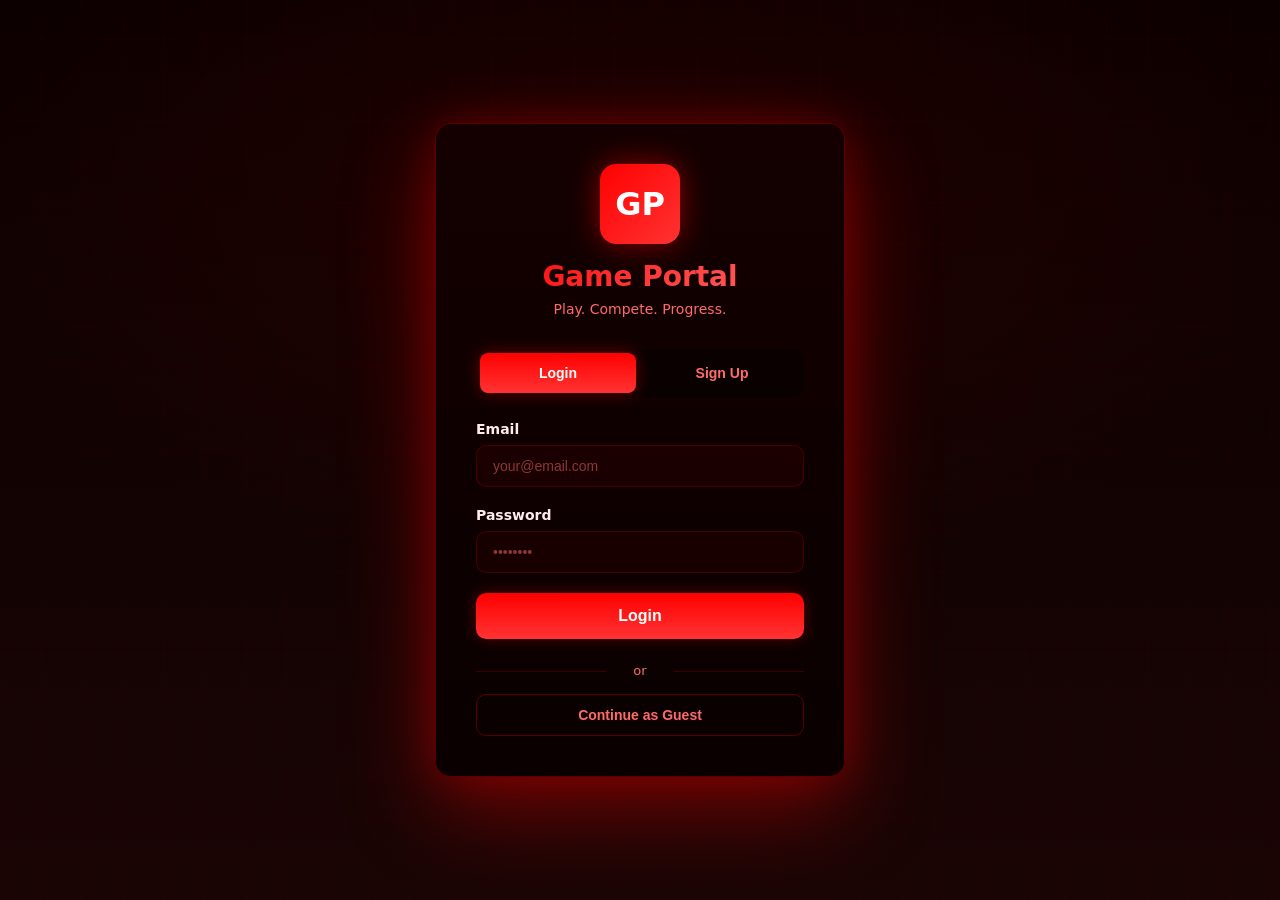
==== index.html @ 45fa8386 "Initial commit" ====
<!doctype html>
<html lang="en">
<head>
  <meta charset="utf-8" />
  <meta name="viewport" content="width=device-width,initial-scale=1" />
  <title>Game Portal — Play, Compete, Progress</title>
  <link rel="stylesheet" href="./portal.style.css">
</head>
<body>

  <canvas id="bgCanvas" class="bg-canvas" aria-hidden="true"></canvas>

  <header class="header">
    <div class="brand">
      <div class="logo-mark">GP</div>
      <div>
        <div class="title">Game Portal</div>
        <div class="subtitle">Play. Compete. Progress.</div>
      </div>
    </div>

    <div class="controls">
      <div class="search-wrap"><input id="search" placeholder="Search games..." /></div>
      <div class="profile">
        <a href="about.html" style="color: #ff6b6b; margin-right: 12px; text-decoration: none; font-weight: 600; transition: color 0.3s;">About</a>
        <span id="username" style="color: #ff6b6b; margin-right: 12px; font-weight: 600;"></span>
        <button id="logoutBtn" class="icon-btn" title="Logout" style="background: rgba(255,0,0,0.1); padding: 8px 12px; border-radius: 8px; border: 1px solid rgba(255,0,0,0.3); color: #ff6b6b; cursor: pointer; font-weight: 600;">Logout</button>
      </div>
    </div>
  </header>

  <section class="hero">
    <h2 class="hero-title">Featured Games</h2>
    <p class="hero-desc">Choose your game and start playing. Your progress is automatically saved!</p>
  </section>

  <main class="grid" id="grid" role="main" aria-live="polite"></main>

  <footer class="footer"><div class="footer-wave"></div><small>© 2025 Game Portal</small></footer>

  <!-- standard centered modal (used on expand) -->
  <div id="launcher" class="launcher" aria-hidden="true" role="dialog" aria-modal="true">
    <div class="backdrop" aria-hidden="true"></div>
    <div class="container" id="launcherContainer" role="document">
      <button class="btn back" id="backBtn" aria-label="Back">Back</button>
      <button class="btn close" id="closeBtn" aria-label="Close">Close</button>
    </div>
  </div>

  <!-- persistent mini-player container (bottom-right) -->
  <div id="miniPlayer" class="mini-player" aria-hidden="true" role="region">
    <div class="mini-header" id="miniHeader">
      <div class="mini-title" id="miniTitle">Player</div>
      <div class="mini-controls">
        <button id="miniExpand" title="Expand" class="mini-btn">⤢</button>
        <button id="miniMinimize" title="Minimize" class="mini-btn">—</button>
        <button id="miniClose" title="Close" class="mini-btn">✕</button>
      </div>
    </div>
    <div class="mini-body" id="miniBody">
      <!-- iframe injected here -->
    </div>
  </div>

  <script defer src="./portal.app.js"></script>
  <noscript><div style="padding:20px;text-align:center;color:#ffdede;">Enable JS.</div></noscript>
</body>
</html>
---- portal.style.css ----
/* portal.style.css — Red/Black Gaming Theme */
:root{
  --bg-1:#0a0000; --bg-2:#1a0505; --accent:#ff0000; --accent-2:#ff3333; --muted:#ff6b6b; --dark:#000000; --card-radius:14px; --ease:cubic-bezier(.16,.8,.36,1);
}
*{box-sizing:border-box}
html,body{height:100%}
body{
  margin:0; font-family:Inter,system-ui, -apple-system; color:#ffebeb;
  background: radial-gradient(800px 400px at 10% 10%, rgba(255,0,0,0.08), transparent),
              linear-gradient(180deg,var(--bg-1),var(--bg-2));
  display:flex; flex-direction:column; align-items:center; padding:24px; overflow-x:hidden;
}

/* canvas */
.bg-canvas{position:fixed; inset:0; z-index:0; pointer-events:none}

/* header */
.header{width:100%;max-width:1200px;display:flex;justify-content:space-between;align-items:center;z-index:5}
.logo-mark{width:56px;height:56px;border-radius:12px;background:linear-gradient(135deg,var(--accent),var(--accent-2));display:flex;align-items:center;justify-content:center;font-weight:900;color:#fff;box-shadow:0 0 20px rgba(255,0,0,0.3)}
.title{font-weight:800}
.subtitle{color:var(--muted);font-size:13px}
.controls{display:flex;gap:12px;align-items:center}
.search-wrap input{padding:8px 12px;border-radius:10px;background:rgba(255,0,0,0.05);border:1px solid rgba(255,0,0,0.2);color:#ffebeb;transition:all 0.3s ease}

/* grid */
.grid{width:100%;max-width:1200px;display:grid;grid-template-columns:repeat(auto-fit,minmax(220px,1fr));gap:18px;margin-top:14px;z-index:5}

/* card */
.card{padding:14px;border-radius:12px;background:linear-gradient(180deg, rgba(255,0,0,0.08), rgba(0,0,0,0.4));border:1px solid rgba(255,0,0,0.2);display:flex;gap:12px;align-items:center;cursor:pointer;transition:transform 260ms var(--ease),box-shadow 260ms var(--ease)}
.card:hover{transform:translateY(-8px) scale(1.02); box-shadow: 0 30px 80px rgba(255,0,0,0.4), 0 0 40px rgba(255,0,0,0.2)}
.logo{width:84px;height:84px;border-radius:12px;background:linear-gradient(135deg,var(--accent),#ff6b6b);display:flex;align-items:center;justify-content:center;font-weight:900;color:#fff;box-shadow:0 0 15px rgba(255,0,0,0.3)}
.meta{flex:1}
.play-badge{background:linear-gradient(180deg,var(--accent),var(--accent-2));color:#fff;padding:8px 12px;border-radius:999px;font-weight:800;box-shadow:0 0 10px rgba(255,0,0,0.5);transition:all 0.3s ease}
.play-badge:hover{box-shadow:0 0 20px rgba(255,0,0,0.8);transform:scale(1.05)}

/* floating clone */
.floating{position:fixed;z-index:9999;border-radius:16px;overflow:hidden;display:flex;align-items:center;justify-content:center}

/* centered launcher */
.launcher{position:fixed;inset:0;display:none;align-items:center;justify-content:center;z-index:9998}
.launcher.open{display:flex}
.backdrop{position:absolute;inset:0;background:linear-gradient(180deg,rgba(2,6,23,0.7),rgba(2,6,23,0.85));backdrop-filter:blur(4px)}
.container{width:min(1100px,96%);height:min(80vh,900px);border-radius:14px;background:linear-gradient(180deg, rgba(10,14,20,0.96),#000);overflow:hidden;box-shadow:0 40px 120px rgba(2,6,23,0.9)}
.container iframe{width:100%;height:100%;border:0}

/* mini-player (docked) */
.mini-player{
  position:fixed; right:18px; bottom:18px; width:340px; height:190px; border-radius:12px; background:linear-gradient(180deg, rgba(20,0,0,0.95), rgba(10,0,0,0.98));
  box-shadow:0 30px 90px rgba(255,0,0,0.4), 0 0 30px rgba(255,0,0,0.2); border:1px solid rgba(255,0,0,0.3); z-index:12000; transform-origin:bottom right; transition: transform 260ms var(--ease), opacity 260ms;
  overflow:hidden; display:none; cursor:grab;
}
.mini-player.dragging{cursor:grabbing}
.mini-player.show{display:block; opacity:1}
.mini-header{height:40px; display:flex; align-items:center; justify-content:space-between; padding:6px 8px; gap:8px; border-bottom:1px solid rgba(255,0,0,0.3); background:rgba(255,0,0,0.05)}
.mini-title{font-weight:800;font-size:13px;color:#ffebeb}
.mini-controls{display:flex;gap:6px}
.mini-btn{background:transparent;border:0;color:var(--muted);font-size:14px;cursor:pointer;padding:6px;border-radius:8px}
.mini-body{height:calc(100% - 40px); background:#000; display:flex; align-items:center; justify-content:center}
.mini-body iframe{width:100%;height:100%;border:0;display:block}

/* expanded state */
.mini-player.expanded{
  position:fixed; left:50%; top:50%; right:auto; bottom:auto; transform:translate(-50%,-50%); width:min(1100px,96%); height:min(80vh,900px); border-radius:14px;
}

/* reply box styling (small) */
#portal-reply-box{position:fixed;right:20px;bottom:220px;width:320px;background:linear-gradient(180deg,rgba(20,0,0,0.98),#000);border-radius:12px;padding:12px;box-shadow:0 18px 60px rgba(255,0,0,0.5);border:1px solid rgba(255,0,0,0.3);z-index:13000;color:#ffebeb}

/* hero section */
.hero{width:100%;max-width:1200px;text-align:center;margin-top:30px;margin-bottom:20px;z-index:5}
.hero-title{font-size:28px;font-weight:800;color:#ff0000;margin-bottom:10px;text-shadow:0 0 20px rgba(255,0,0,0.4)}
.hero-desc{color:var(--muted);font-size:15px}

/* footer */
.footer{width:100%;max-width:1200px;text-align:center;margin-top:40px;padding:20px;color:var(--muted);font-size:12px;z-index:5}

/* brand section */
.brand{display:flex;gap:12px;align-items:center}

/* category badge */
.cat{font-size:12px;color:var(--muted);margin-top:4px}

/* button styling */
.icon-btn{background:transparent;border:0;cursor:pointer;font-size:18px;transition:all 0.3s ease}
.icon-btn:hover{transform:scale(1.1)}

/* modal buttons */
.btn{padding:8px 16px;border-radius:8px;border:0;font-weight:700;cursor:pointer;transition:all 0.3s ease}
.btn:hover{transform:translateY(-2px)}
.btn.close{background:linear-gradient(180deg,var(--accent),var(--accent-2));color:#fff}
.btn.back{background:rgba(255,0,0,0.1);color:var(--muted);border:1px solid rgba(255,0,0,0.2)}

/* responsive */
@media (max-width:640px){
  .mini-player{right:12px;bottom:12px;width:260px;height:160px}
  .logo{width:64px;height:64px}
  .header{flex-direction:column;gap:15px}
  .controls{width:100%;justify-content:space-between}
  .search-wrap input{width:100%}
  .stats-bar{flex-direction:column;gap:10px}
}
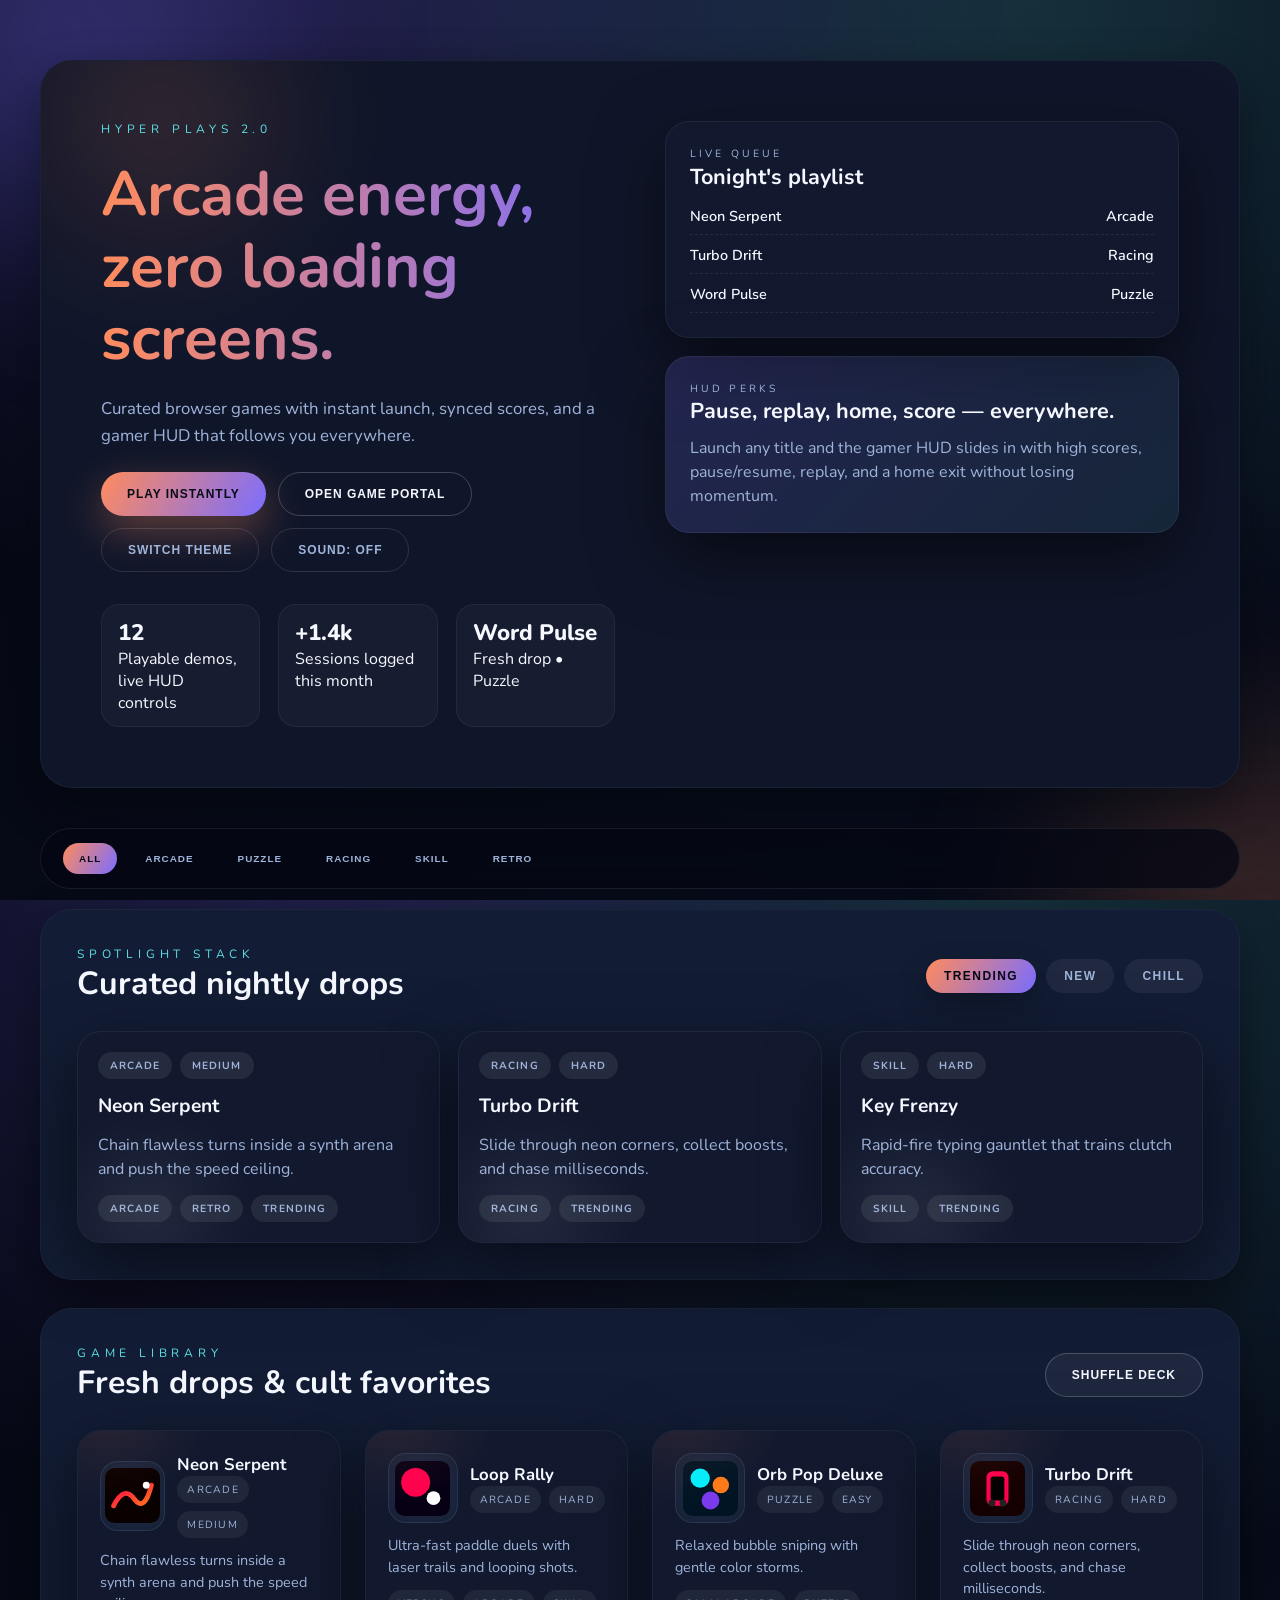
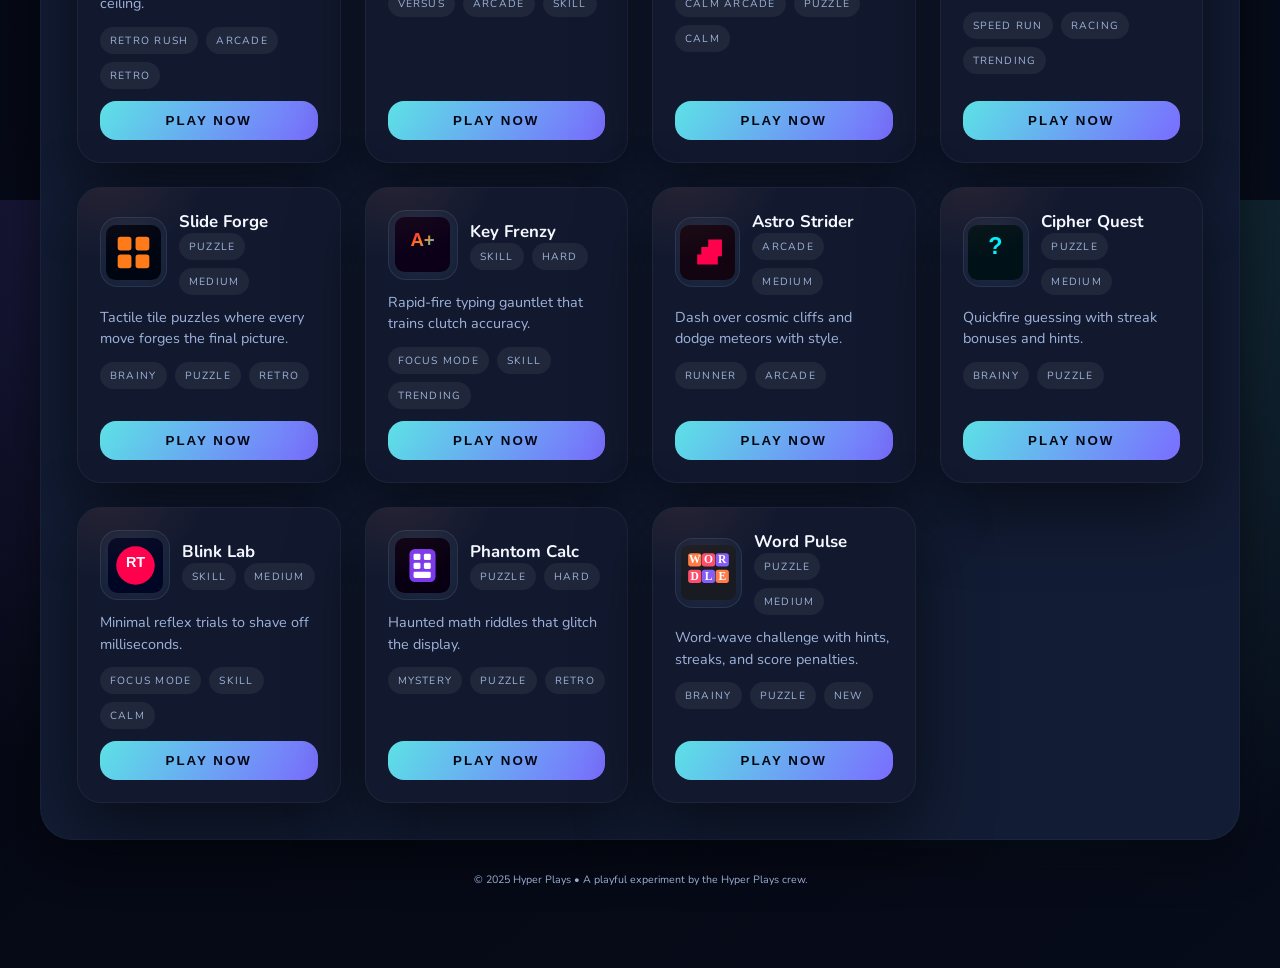
==== commit 4d5884e3: "feat: refresh hub and portal" ====
--- a/index.html
+++ b/index.html
@@ -3,66 +3,104 @@
 <head>
   <meta charset="utf-8" />
   <meta name="viewport" content="width=device-width,initial-scale=1" />
-  <title>Game Portal — Play, Compete, Progress</title>
-  <link rel="stylesheet" href="./portal.style.css">
+  <title>Hyper Plays 2.0 • Mini Gaming Hub</title>
+  <meta name="description" content="Hyper Plays — a playful hub for instant browser games." />
+  <link href="https://fonts.googleapis.com/css2?family=Nunito:wght@500;600;700;800&family=Inter:wght@400;600;700&display=swap" rel="stylesheet" />
+  <link rel="stylesheet" href="style.css" />
 </head>
 <body>
+  <div class="nebula" aria-hidden="true">
+    <span class="orb orb-one"></span>
+    <span class="orb orb-two"></span>
+    <span class="orb orb-three"></span>
+  </div>
+  <div class="shell">
+    <header class="hero" id="hero">
+      <div class="hero-copy">
+        <p class="eyebrow">Hyper Plays 2.0</p>
+        <h1>Arcade energy, zero loading screens.</h1>
+        <p class="lede">Curated browser games with instant launch, synced scores, and a gamer HUD that follows you everywhere.</p>
+        <div class="hero-actions">
+          <button id="startBtn" class="btn solid">Play Instantly</button>
+          <button id="heroPortal" class="btn outline">Open Game Portal</button>
+          <button id="themeToggle" class="btn minimal" aria-label="Toggle theme">Switch Theme</button>
+          <button id="soundToggle" class="btn minimal" aria-label="Toggle click sounds">Sound: Off</button>
+        </div>
+        <div class="hero-metrics">
+          <div>
+            <span>12</span>
+            <p>Playable demos, live HUD controls</p>
+          </div>
+          <div>
+            <span>+1.4k</span>
+            <p>Sessions logged this month</p>
+          </div>
+          <div>
+            <span>Word Pulse</span>
+            <p>Fresh drop • Puzzle</p>
+          </div>
+        </div>
+      </div>
+      <div class="hero-panel">
+        <div class="panel-card">
+          <p class="panel-eyebrow">Live queue</p>
+          <h3>Tonight's playlist</h3>
+          <ul>
+            <li><span>Neon Serpent</span><span>Arcade</span></li>
+            <li><span>Turbo Drift</span><span>Racing</span></li>
+            <li><span>Word Pulse</span><span>Puzzle</span></li>
+          </ul>
+        </div>
+        <div class="panel-card highlight">
+          <p class="panel-eyebrow">HUD perks</p>
+          <h3>Pause, replay, home, score — everywhere.</h3>
+          <p>Launch any title and the gamer HUD slides in with high scores, pause/resume, replay, and a home exit without losing momentum.</p>
+        </div>
+      </div>
+    </header>
 
-  <canvas id="bgCanvas" class="bg-canvas" aria-hidden="true"></canvas>
+    <section class="pill-rail" aria-label="Game categories">
+      <button class="pill active" data-filter="all">All</button>
+      <button class="pill" data-filter="arcade">Arcade</button>
+      <button class="pill" data-filter="puzzle">Puzzle</button>
+      <button class="pill" data-filter="racing">Racing</button>
+      <button class="pill" data-filter="skill">Skill</button>
+      <button class="pill" data-filter="retro">Retro</button>
+      <span class="rail-indicator" aria-hidden="true"></span>
+    </section>
 
-  <header class="header">
-    <div class="brand">
-      <div class="logo-mark">GP</div>
-      <div>
-        <div class="title">Game Portal</div>
-        <div class="subtitle">Play. Compete. Progress.</div>
+    <section class="featured" aria-label="Spotlight games">
+      <div class="section-head">
+        <div>
+          <p class="eyebrow">Spotlight Stack</p>
+          <h2>Curated nightly drops</h2>
+        </div>
+        <div class="head-actions">
+          <button class="chip" data-chip="trending">Trending</button>
+          <button class="chip" data-chip="new">New</button>
+          <button class="chip" data-chip="calm">Chill</button>
+        </div>
       </div>
-    </div>
+      <div class="feature-row" id="featuredRow"></div>
+    </section>
 
-    <div class="controls">
-      <div class="search-wrap"><input id="search" placeholder="Search games..." /></div>
-      <div class="profile">
-        <a href="about.html" style="color: #ff6b6b; margin-right: 12px; text-decoration: none; font-weight: 600; transition: color 0.3s;">About</a>
-        <span id="username" style="color: #ff6b6b; margin-right: 12px; font-weight: 600;"></span>
-        <button id="logoutBtn" class="icon-btn" title="Logout" style="background: rgba(255,0,0,0.1); padding: 8px 12px; border-radius: 8px; border: 1px solid rgba(255,0,0,0.3); color: #ff6b6b; cursor: pointer; font-weight: 600;">Logout</button>
+    <section class="grid-section" id="games">
+      <div class="section-head">
+        <div>
+          <p class="eyebrow">Game Library</p>
+          <h2>Fresh drops & cult favorites</h2>
+        </div>
+        <div class="head-actions">
+          <button id="shuffleBtn" class="btn ghost">Shuffle Deck</button>
+        </div>
       </div>
-    </div>
-  </header>
+      <div class="grid" id="gameGrid"></div>
+    </section>
 
-  <section class="hero">
-    <h2 class="hero-title">Featured Games</h2>
-    <p class="hero-desc">Choose your game and start playing. Your progress is automatically saved!</p>
-  </section>
-
-  <main class="grid" id="grid" role="main" aria-live="polite"></main>
-
-  <footer class="footer"><div class="footer-wave"></div><small>© 2025 Game Portal</small></footer>
-
-  <!-- standard centered modal (used on expand) -->
-  <div id="launcher" class="launcher" aria-hidden="true" role="dialog" aria-modal="true">
-    <div class="backdrop" aria-hidden="true"></div>
-    <div class="container" id="launcherContainer" role="document">
-      <button class="btn back" id="backBtn" aria-label="Back">Back</button>
-      <button class="btn close" id="closeBtn" aria-label="Close">Close</button>
-    </div>
+    <footer class="footer">
+      <small>© 2025 Hyper Plays • A playful experiment by the Hyper Plays crew.</small>
+    </footer>
   </div>
-
-  <!-- persistent mini-player container (bottom-right) -->
-  <div id="miniPlayer" class="mini-player" aria-hidden="true" role="region">
-    <div class="mini-header" id="miniHeader">
-      <div class="mini-title" id="miniTitle">Player</div>
-      <div class="mini-controls">
-        <button id="miniExpand" title="Expand" class="mini-btn">⤢</button>
-        <button id="miniMinimize" title="Minimize" class="mini-btn">—</button>
-        <button id="miniClose" title="Close" class="mini-btn">✕</button>
-      </div>
-    </div>
-    <div class="mini-body" id="miniBody">
-      <!-- iframe injected here -->
-    </div>
-  </div>
-
-  <script defer src="./portal.app.js"></script>
-  <noscript><div style="padding:20px;text-align:center;color:#ffdede;">Enable JS.</div></noscript>
+  <script src="script.js" type="module"></script>
 </body>
 </html>
--- a/style.css
+++ b/style.css
@@ -0,0 +1,132 @@
+/* Hyper Plays 2.0 */
+:root {
+  --bg:#050713;
+  --bg-alt:#070c1a;
+  --surface:#10162a;
+  --surface-alt:#121c34;
+  --card:#12192f;
+  --card-light:#1e2a46;
+  --text:#f5f8ff;
+  --muted:#9fb4da;
+  --accent:#ff8b5d;
+  --accent-2:#7a6dff;
+  --accent-3:#5ce1e6;
+  --shadow-soft:0 18px 45px rgba(3,6,12,.45);
+  --shadow-card:0 25px 70px rgba(0,0,0,.55);
+  --radius:22px;
+  --speed:280ms cubic-bezier(.16,.8,.36,1);
+}
+body.light {
+  --bg:#f4f6fb;
+  --bg-alt:#e8ecf5;
+  --surface:#ffffff;
+  --surface-alt:#eef1f8;
+  --card:#ffffff;
+  --card-light:#f3f5fb;
+  --text:#12182b;
+  --muted:#5b6884;
+  --shadow-soft:0 20px 50px rgba(15,21,39,.12);
+  --shadow-card:0 20px 60px rgba(55,69,105,.18);
+}
+
+*{box-sizing:border-box;margin:0;padding:0}
+html,body{height:100%}
+body{
+  font-family:"Nunito","Inter",system-ui,sans-serif;
+  background:radial-gradient(circle at 25% -10%,rgba(122,109,255,.25),transparent 52%),
+             radial-gradient(circle at 80% 0%,rgba(92,225,230,.18),transparent 50%),
+             linear-gradient(140deg,var(--bg),var(--bg-alt));
+  color:var(--text);
+  -webkit-font-smoothing:antialiased;
+  min-height:100vh;
+}
+
+.shell{width:min(1200px,94vw);margin:0 auto;padding:60px 0 80px;position:relative;z-index:2}
+.nebula{position:fixed;inset:0;overflow:hidden;pointer-events:none;z-index:0}
+.orb{position:absolute;width:360px;height:360px;border-radius:50%;filter:blur(100px);opacity:.35;animation:drift 26s ease-in-out infinite}
+.orb-one{top:-140px;left:-120px;background:rgba(122,109,255,.8)}
+.orb-two{bottom:-200px;right:-160px;background:rgba(255,139,93,.6);animation-direction:reverse}
+.orb-three{top:30%;right:40%;background:rgba(92,225,230,.45);animation-duration:34s}
+@keyframes drift{0%{transform:translate(0,0) scale(1)}50%{transform:translate(80px,50px) scale(1.1)}100%{transform:translate(-60px,-30px) scale(.9)}}
+
+.hero{display:grid;grid-template-columns:repeat(auto-fit,minmax(280px,1fr));gap:50px;padding:60px;background:var(--surface);border-radius:32px;box-shadow:var(--shadow-soft);border:1px solid rgba(255,255,255,.05);position:relative;overflow:hidden}
+.hero::after{content:"";position:absolute;inset:-120px auto auto -60px;width:360px;height:360px;background:radial-gradient(circle,rgba(255,139,93,.28),transparent 70%);filter:blur(60px);opacity:.7;z-index:0}
+.hero-copy{position:relative;z-index:1;display:flex;flex-direction:column;gap:22px}
+.eyebrow{text-transform:uppercase;letter-spacing:.4em;font-size:.75rem;color:var(--accent-3);margin:0}
+.hero-copy h1{font-size:clamp(2.4rem,5vw,3.9rem);line-height:1.15;margin:0;background:linear-gradient(90deg,var(--accent),var(--accent-2));-webkit-background-clip:text;background-clip:text;color:transparent}
+.lede{font-size:1.05rem;line-height:1.6;color:var(--muted);max-width:520px}
+.hero-actions{display:flex;flex-wrap:wrap;gap:12px}
+.btn{border-radius:999px;padding:14px 26px;font-weight:700;text-transform:uppercase;letter-spacing:.08em;font-size:.75rem;cursor:pointer;transition:var(--speed);border:0;display:inline-flex;align-items:center;justify-content:center;gap:8px}
+.btn.solid{background:linear-gradient(120deg,var(--accent),var(--accent-2));color:#080c18;box-shadow:0 15px 40px rgba(255,139,93,.35)}
+.btn.outline{border:1px solid rgba(255,255,255,.2);background:transparent;color:var(--text)}
+.btn.ghost{border:1px solid rgba(255,255,255,.2);background:rgba(255,255,255,.05);color:var(--text)}
+.btn.minimal{background:transparent;border:1px solid rgba(255,255,255,.12);color:var(--muted);font-weight:600}
+.btn:hover{transform:translateY(-3px)}
+.hero-metrics{display:flex;flex-wrap:wrap;gap:18px;margin-top:10px}
+.hero-metrics div{background:rgba(255,255,255,.03);border:1px solid rgba(255,255,255,.05);padding:12px 16px;border-radius:18px;flex:1 1 140px;min-width:140px}
+.hero-metrics span{display:block;font-size:1.4rem;font-weight:800;color:var(--text)}
+
+.hero-panel{position:relative;z-index:1;display:flex;flex-direction:column;gap:18px}
+.panel-card{padding:24px;border-radius:24px;background:var(--card);border:1px solid rgba(255,255,255,.06);box-shadow:var(--shadow-card)}
+.panel-card.highlight{background:linear-gradient(135deg,rgba(122,109,255,.18),rgba(92,225,230,.08))}
+.panel-eyebrow{text-transform:uppercase;letter-spacing:.3em;font-size:.65rem;color:var(--muted);margin-bottom:6px}
+.panel-card h3{margin:0 0 10px;font-size:1.35rem}
+.panel-card p{margin:0;color:var(--muted);line-height:1.5}
+.panel-card ul{list-style:none;padding:0;margin:14px 0 0;display:flex;flex-direction:column;gap:10px}
+.panel-card li{display:flex;justify-content:space-between;font-weight:600;color:var(--text);font-size:.9rem;border-bottom:1px dashed rgba(255,255,255,.08);padding-bottom:8px}
+
+.pill-rail{position:sticky;top:24px;margin:40px 0 20px;display:flex;flex-wrap:wrap;gap:12px;background:rgba(5,7,19,.75);backdrop-filter:blur(10px);padding:14px 22px;border-radius:999px;border:1px solid rgba(255,255,255,.08);z-index:9}
+.pill{position:relative;border:0;background:transparent;padding:10px 16px;border-radius:999px;font-weight:700;letter-spacing:.1em;font-size:.62rem;text-transform:uppercase;color:var(--muted);cursor:pointer;transition:var(--speed)}
+.pill.active{color:#050713}
+.pill.active::after{content:"";position:absolute;inset:0;border-radius:999px;background:linear-gradient(120deg,var(--accent),var(--accent-2));z-index:-1}
+.rail-indicator{display:none}
+
+.featured,.grid-section{background:var(--surface-alt);padding:36px;border-radius:32px;margin-bottom:28px;box-shadow:var(--shadow-soft);border:1px solid rgba(255,255,255,.04)}
+.section-head{display:flex;align-items:center;justify-content:space-between;gap:12px;margin-bottom:26px;flex-wrap:wrap}
+.section-head h2{margin:0;font-size:2rem}
+.head-actions{display:flex;gap:10px;flex-wrap:wrap}
+.chip{border:0;border-radius:999px;padding:10px 18px;font-weight:600;font-size:.75rem;text-transform:uppercase;letter-spacing:.12em;cursor:pointer;background:rgba(255,255,255,.06);color:var(--muted);transition:var(--speed)}
+.chip:hover{color:var(--text);background:rgba(255,255,255,.12)}
+.chip.active{background:linear-gradient(120deg,var(--accent),var(--accent-2));color:#050713;box-shadow:0 12px 30px rgba(0,0,0,.25)}
+
+.feature-row{display:grid;grid-template-columns:repeat(auto-fit,minmax(220px,1fr));gap:18px}
+.feature-card{padding:20px;border-radius:24px;background:var(--card);border:1px solid rgba(255,255,255,.06);box-shadow:var(--shadow-card);display:flex;flex-direction:column;gap:14px;position:relative;overflow:hidden}
+.feature-card::after{content:"";position:absolute;inset:auto -40px -80px;width:220px;height:220px;background:radial-gradient(circle,rgba(255,255,255,.15),transparent 70%);filter:blur(20px);opacity:.5}
+.feature-card h3{margin:0;font-size:1.2rem}
+.feature-card p{margin:0;color:var(--muted);line-height:1.5}
+.feature-meta{display:flex;gap:8px;flex-wrap:wrap}
+.badge{padding:6px 12px;border-radius:999px;font-size:.65rem;font-weight:700;text-transform:uppercase;letter-spacing:.1em;background:rgba(255,255,255,.08);color:var(--muted)}
+
+.grid{display:grid;grid-template-columns:repeat(auto-fit,minmax(230px,1fr));gap:24px}
+.card{background:var(--card);border-radius:24px;border:1px solid rgba(255,255,255,.05);padding:22px;display:flex;flex-direction:column;gap:12px;position:relative;overflow:hidden;box-shadow:var(--shadow-card);cursor:pointer;transition:box-shadow var(--speed)}
+.card::before{content:"";position:absolute;inset:-140px auto auto -80px;width:220px;height:220px;background:radial-gradient(circle,rgba(255,139,93,.22),transparent 65%);opacity:.5;transform:rotate(25deg)}
+.card:hover{box-shadow:0 35px 90px rgba(0,0,0,.55)}
+.card-header{display:flex;align-items:center;gap:12px}
+.card-thumb{width:70px;height:70px;border-radius:18px;background:var(--card-light);display:flex;align-items:center;justify-content:center;border:1px solid rgba(255,255,255,.05);box-shadow:inset 0 0 25px rgba(0,0,0,.35)}
+.card-thumb img{max-width:55px;max-height:55px}
+.card h3{margin:0;font-size:1.05rem}
+.card p{margin:0;color:var(--muted);line-height:1.5;font-size:.9rem}
+.tag-row{display:flex;gap:8px;flex-wrap:wrap}
+.tag{font-size:.65rem;text-transform:uppercase;letter-spacing:.12em;padding:6px 10px;border-radius:999px;background:rgba(255,255,255,.06);color:var(--muted)}
+.play-btn{margin-top:auto;border:0;border-radius:16px;padding:12px;font-weight:700;letter-spacing:.15em;text-transform:uppercase;background:linear-gradient(120deg,var(--accent-3),var(--accent-2));color:#050713;cursor:pointer;transition:var(--speed)}
+.card:hover .play-btn{transform:translateY(-2px)}
+
+.footer{text-align:center;margin-top:30px;color:var(--muted);font-size:.8rem}
+
+.reveal{opacity:0;transform:translateY(24px);transition:600ms var(--speed)}
+.reveal.visible{opacity:1;transform:translateY(0)}
+
+@media (max-width:840px){
+  .hero{padding:34px}
+  .pill-rail{position:static;border-radius:24px}
+}
+@media (max-width:600px){
+  .hero{grid-template-columns:1fr}
+  .hero-actions{flex-direction:column}
+  .btn{width:100%}
+  .featured,.grid-section{padding:26px}
+}
+
+@media (prefers-reduced-motion:reduce){
+  .orb,.hero::after,.card,.feature-card,.btn,.reveal{animation:none;transition:none}
+}
